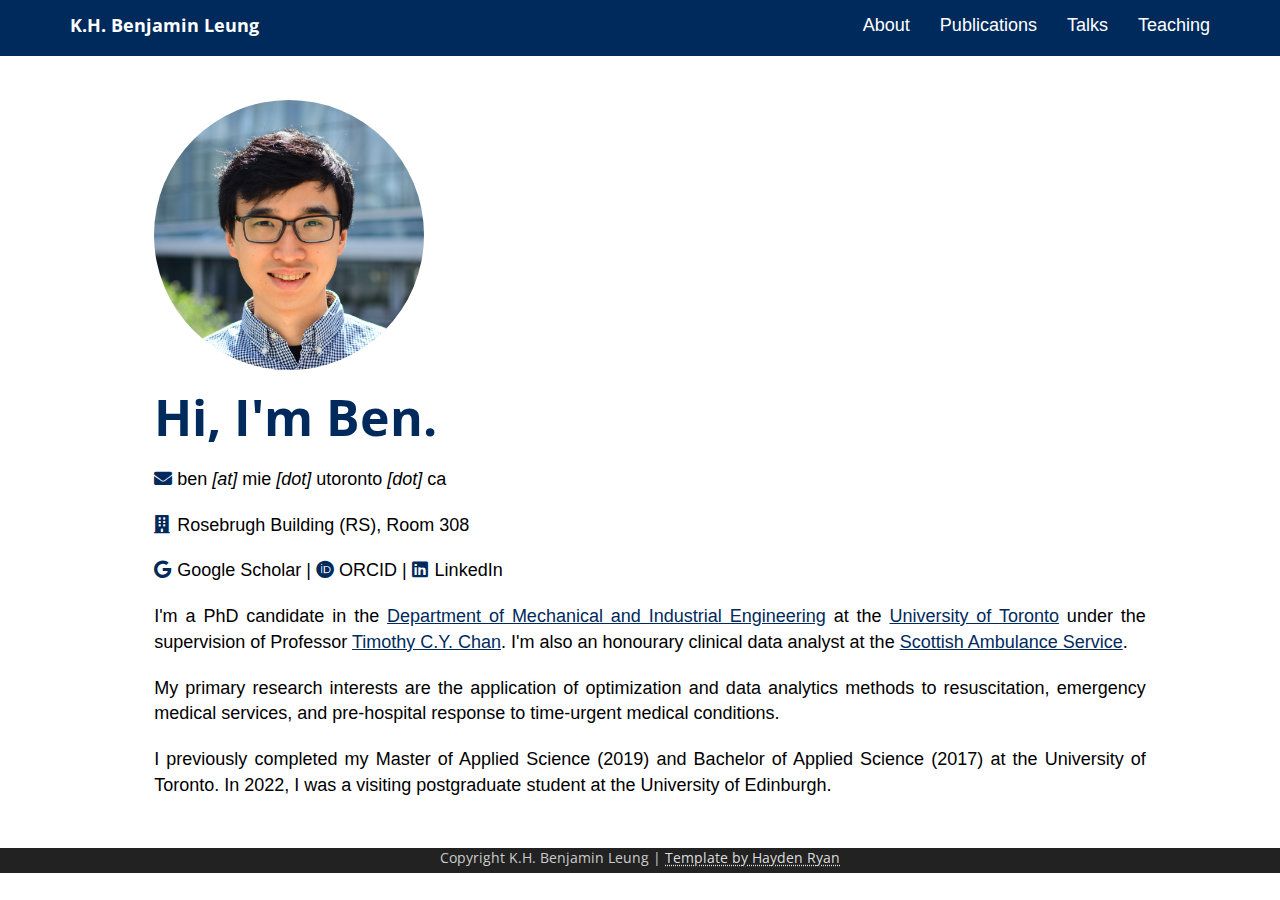
==== index.html @ f50ed003 "new photo, diane's paper doi" ====
<!DOCTYPE html>
<html lang="en">
  <head>
    <meta charset="utf-8">
    <meta http-equiv="X-UA-Compatible" content="IE=edge">
    <meta name="viewport" content="width=device-width, initial-scale=1">
    <!-- The above 3 meta tags *must* come first in the head; any other head content must come *after* these tags -->
    <title>K.H. Benjamin Leung</title>
<link href="./images/icon.png" rel="icon"> 
<link href="https://fonts.googleapis.com/css?family=Merriweather|Open+Sans" rel="stylesheet"> 
    <!-- Bootstrap -->
    <link href="./css/bootstrap.min.css" rel="stylesheet">
    <link href="./css/onepagers-solid.css" rel="stylesheet">
    <link href="./css/colours.min.css" rel="stylesheet">
    <link rel="stylesheet" href="./font-awesome/css/all.css">

    

    <!-- HTML5 shim and Respond.js for IE8 support of HTML5 elements and media queries -->
    <!-- WARNING: Respond.js doesn't work if you view the page via file:// -->
    <!--[if lt IE 9]>
      <script src="https://oss.maxcdn.com/html5shiv/3.7.3/html5shiv.min.js"></script>
      <script src="https://oss.maxcdn.com/respond/1.4.2/respond.min.js"></script>
    <![endif]-->
  </head>
  <body data-spy="scroll" data-target="#about">
 

<!-- MAIN CONTAINER -->

<!-- Fixed navbar -->
    <nav class="navbar navbar-default navbar-fixed-top" id="about">
      <div class="container">
        <div class="navbar-header">
          <a class="navbar-brand" href="index.html"><b> K.H. Benjamin Leung </b></a>
          <button type="button" class="navbar-toggle" data-toggle="collapse" data-target="#navbar" aria-expanded="true" aria-controls="navbar">
            <span class="sr-only">Navigation</span>
            <span class="icon-bar"></span>
            <span class="icon-bar"></span>
            <span class="icon-bar"></span>
          </button>
        </div>
        <div id="navbar" class="navbar-collapse collapse" aria-expanded="false">
          <ul class="nav navbar-nav">
          
          </ul>
          <ul class="nav navbar-nav navbar-right">
          <li><a href="index.html"> About </a></li>
          <li><a href="pubs.html"> Publications </a></li>
          <li><a href="talks.html"> Talks </a></li>
          <li><a href="teach.html"> Teaching </a></li>
          </ul>
        </div><!--/.nav-collapse -->
      </div>
    </nav>

<div class="container-fluid">
<!-- START SECTION 1 -->
<div class="row">
<div class="col-md-12 leadsection purple-bliss3" id="about">

<div class="col-md-1">
</div>
<div class="col-md-10">
<!-- START SECTION 1 CONTENT -->
<img src="./images/profile3-news.jpg" alt='Photo of myself' width='270' length='270' style="border-radius: 50%; float:left; margin-left:20px; margin-bottom:20px">
<!--image dimension for profile 2: 241 x 294-->
<div style="clear:left">
<h1>Hi, I'm Ben.</h1>

<p><i class="fas fa-envelope" style="color: #002a5c;width:18px;height:18px;"></i> ben <i>[at]</i> mie <i>[dot]</i> utoronto <i>[dot]</i> ca</p>

<p><i class="fas fa-building" style="color: #002a5c;width:18px;height:18px;"></i> Rosebrugh Building (RS), Room 308</p>

<p><a href="https://scholar.google.com/citations?user=hqn2lA4AAAAJ" style="text-decoration: none; color:black"><i class="fab fa-google" style="color: #002a5c;width:18px;height:18px;"></i> Google Scholar</a> | <a href="https://orcid.org/0000-0001-9972-3433" style="text-decoration: none; color:black"><i class="fab fa-orcid" style="color: #002a5c;width:18px;height:18px;"></i> ORCID</a> | <a href="https://www.linkedin.com/in/khbl" style="text-decoration: none; color:black"><i class="fab fa-linkedin" style="color: #002a5c;width:18px;height:18px;"></i> LinkedIn</a></p>

<p>I'm a PhD candidate in the <a href="https://mie.utoronto.ca">Department of Mechanical and Industrial Engineering</a> at the <a href="https://www.utoronto.ca">University of Toronto</a> under the supervision of Professor <a href="https://chan.mie.utoronto.ca">Timothy C.Y. Chan</a>. I'm also an honourary clinical data analyst at the <a href="https://www.scottishambulance.com/">Scottish Ambulance Service</a>.</p> 
  
<p>My primary research interests are the application of optimization and data analytics methods to resuscitation, emergency medical services, and pre-hospital response to time-urgent medical conditions.</p>

<p>I previously completed my Master of Applied Science (2019) and Bachelor of Applied Science (2017) at the University of Toronto. In 2022, I was a visiting postgraduate student at the University of Edinburgh.</p>
</div>
<!-- END SECTION 1 CONTENT -->
</div>
<div class="col-md-1">
</div>


</div><!--/md-12 -->
</div><!--/row-->
<!-- END SECTION 1 -->


<!-- FOOTER -->
<div class="row">
<div class="col-md-12 footer">
Copyright K.H. Benjamin Leung | <a href="https://haydenryan.github.io/OnePagers-solid/">Template by Hayden Ryan</a>
</div>
</div>

</div><!--/container final closing tag-->

    <!-- jQuery (necessary for Bootstrap's JavaScript plugins) -->
    <script src="https://ajax.googleapis.com/ajax/libs/jquery/1.12.4/jquery.min.js"></script>
    <!-- Include all compiled plugins (below), or include individual files as needed -->
    <script src="./js/bootstrap.min.js"></script>
    <script>

    $(function () {
  $(document).scroll(function () {
    var $nav = $(".navbar-fixed-top");
    $nav.toggleClass('scrolled', $(this).scrollTop() > -1);
  });
});

    $('body').scrollspy({ target: '#topnav' })

</script>

  </body>
</html>
---- css/onepagers-solid.css ----
/*  OnePagers Solid Colour Website Template
    Copyright (C) 2017  Hayden Ryan

    This program is free software: you can redistribute it and/or modify
    it under the terms of the GNU General Public License as published by
    the Free Software Foundation, either version 3 of the License, or
    (at your option) any later version.

    This program is distributed in the hope that it will be useful,
    but WITHOUT ANY WARRANTY; without even the implied warranty of
    MERCHANTABILITY or FITNESS FOR A PARTICULAR PURPOSE.  See the
    GNU General Public License for more details.

    You should have received a copy of the GNU General Public License
    along with this program.  If not, see <http://www.gnu.org/licenses/>.
*/

/*
TABLE OF CONTENTS
-----------------
S1.  BODY STYLES
S2.  NAVBAR
S3.  HEADINGS
S4.  PARAGRAPHS
S5.  SECTIONS
S6.  FORMS
S7.  BUTTONS
S8.  ICONS & SQUARES
S9.  MISC
S10. FOOTER
S11. DEMO STYLES

*/

/*
---------------
S1. BODY STYLES
---------------
*/

body {
  font-family: 'Open Sans', sans-serif;
  position: relative;
  -webkit-font-smoothing: antialiased;
  -moz-osx-font-smoothing: grayscale;
  text-rendering: optimizeLegibility;
}

body a {
  color: #002a5c;
}

body a:hover {
  color:#002a5c;
}

/*
-----------
S2. NAVBAR
-----------
*/

.navbar-default {
  /*
  background-color: rgba(34, 34, 34, 1.00) !important;
  */
  background-color: #002a5c;

  color: #ffffff !important;
  border-color: transparent;
}

.navbar-default li a {
  color: #ffffff !important;
}

.navbar-default .navbar-nav > .active{
  background-color: transparent;
  /*border-bottom: 1px solid;*/
  font-weight: bold;
  text-decoration: underline;
  text-decoration-thickness: 1.5px;
 }
.navbar-default .navbar-nav > .active > a, 
.navbar-default .navbar-nav > .active > a:hover, 
.navbar-default .navbar-nav > .active > a:focus {
  background-color: transparent;
}


.navbar-default .navbar-nav > .open > a, 
.navbar-default .navbar-nav > .open > a:hover, 
.navbar-default .navbar-nav > .open > a:focus {
  background-color: transparent;
}

.navbar-default li a:hover {
  /*
  border-bottom: 1px solid; */
  text-decoration: underline;
  text-decoration-thickness: 1.5px;
}

.navbar-default .navbar-nav .open .dropdown-menu>li>a, .navbar-default .navbar-nav .open .dropdown-menu {
  background-color: transparent;
  color:#ffffff;
}

.navbar-brand {
  color: #ffffff !important;
  font-weight: bold;
}

/*
.navbar-fixed-top.scrolled {
  background-color: rgba(34, 34, 34, 1.00) !important;
  transition: background-color 1000ms linear;
}
*/

.icon-bar {
  background-color: #ffffff !important;
}

.navbar-toggle:hover,
.navbar-toggle:focus {
  background-color: transparent !important;
}


/*
-------------
S3. HEADINGS
-------------
*/
h1 {
  text-align: left;
  padding-left: 20px;
  padding-bottom: 10px;
  font-weight: bold;
  font-size: 50px;
  
  color: #002a5c;
}

h2 {
  font-weight: bold;
  text-align: left;
  padding-left: 20px;
  font-size: 35px;
  
  color: #002a5c;
}

h3 {
  font-weight: bold;
  text-align: left;
  padding-left: 20px;
  font-size: 25px;
  color: #002a5c;
}

@media (max-width: 768px) { 
/* Make headings slightly smaller on mobile */
h1 {
  font-size: 50px;
  color: #002a5c;
}

h2 {
  font-size: 35px;
  color: #002a5c;
}

h3 {
  font-size: 25px;
  color: #002a5c;
}

image {
  display: block;
  float:none;
  margin-left: auto;
  margin-right: auto;

} 

}

/*
--------------
S4. PARAGRAPHS
--------------
*/

p {
  margin-bottom: 20px;
  margin-top: 12px;
  font-size: 18px;
  padding-left: 20px;
  text-align: justify;
  font-family: 'Segoe UI', sans-serif;
  color: black;
}

.lead {
  margin-bottom: 12px;
  margin-top: 12px;
  font-size: 25px;
}

ul {
  margin-bottom: 20px;
  margin-top: 12px;
  font-size: 18px;
  font-family: 'Segoe UI', sans-serif;
}

ol {
  margin-bottom: 20px;
  margin-top: 12px;
  font-size: 18px;
  font-family: 'Segoe UI', sans-serif;
}

li {
  padding-bottom: 5px;
  text-align: justify;
  color: black;
}


/*
-------------
S5. SECTIONS
-------------
*/

.innershadow {
  -webkit-box-shadow: inset 0px 0px 14px 0px rgba(0,0,0,0.75);
  -moz-box-shadow: inset 0px 0px 14px 0px rgba(0,0,0,0.75);
  box-shadow: inset 0px 0px 14px 0px rgba(0,0,0,0.75);
}

.section {
  color: #ffffff;
  padding-top: 30px;
  padding-bottom: 30px;
  min-height:0vh;
  background-attachment: fixed !important;
  text-align: center;
}

.section:hover {
  color: #ffffff;
}

.leadsection {
  color: #ffffff;
  padding-top: 100px;
  padding-bottom: 30px;
  min-height:0vh;
  background-attachment: fixed !important;
  text-align: center;
}

.leadsection:hover {
  color: #ffffff;
}

.leadsection a, .section a {
  text-decoration: underline;
}

/*
----------
S6. FORMS
----------
*/

input {
  color: #ffffff !important;
  background-color: transparent !important;
  border-color: #ffffff !important;
  border-width: 2px !important;
  border-radius: 25px !important;
}

input::placeholder {
  color: #cccccc !important;
}

label {
  font-size: 20px;
}

textarea {
  background-color: transparent !important;
  color: #ffffff !important;
  border-color: #ffffff !important;
  border-radius: 25px !important;
  border-width: 2px !important;
}

textarea::placeholder {
  color: #cccccc !important;
}

/*
------------
S7. BUTTONS
------------
*/

.bigger-btn {
  font-weight: bold;
  font-size: 20px;
  height: 55px;
  margin-top: 20px;
  margin-bottom: 20px;
  margin-left: 10px;
  margin-right: 10px;
}

.btnversion {
  font-size: 10px;
  display: block;
  margin-top: -5px;
}

.btn-trans {
  background-color: transparent;
  color: #ffffff;
  border-color: #ffffff;
  border-width: 2px;
  border-style: solid;
  border-radius: 25px !important;
  text-decoration: none !important;
}

/*
-------------------
S8. ICONS & SQUARES
-------------------
*/

.square {
  padding-top: 20px;
  padding-bottom: 20px;
}

.bigicon {
  font-size: 10em !important;
}

.contact-left {
  text-align: right;
  padding-right: 50px;
}

.contact-right {
  text-align: left;
  padding-left: 50px;
  border-left: 3px solid;

}
/*
---------
S9. MISC
---------
*/

.small {
  font-size: 13px;
}

/*
------------
S10. FOOTER
------------
*/

.footer {
  background-color:rgb(34, 34, 34);
  color: #cccccc;
  text-align: center;
  min-height: 25px;
}

.footer a {
  text-decoration: underline;
  text-decoration-style: dotted;
  color: #dddddd;
}

/*
---------------
S11. DEMO STYLES
---------------
*/

.demowell {
  text-align: center;
  min-height: 100px;
  color: #ffffff;
  border: 0px;
  padding-top: 30px;
  font-size: 20px;
  font-weight: bold;
  text-shadow: 1px 1px 2px rgba(0, 0, 0, 0.5);
}
---- css/colours.min.css ----
.nepal1{background:#de6161}.nepal2{background:#2657eb}.bora-bora1{background:#2bc0e4}.bora-bora2{background:#eaecc6}.venice-blue1{background:#085078}.venice-blue2{background:#85D8CE}.electric-violet1{background:#4776E6}.electric-violet2{background:#8E54E9}.kashmir1{background:#614385}.kashmir2{background:#516395}.mirage1{background:#16222A}.mirage2{background:#3A6073}.juicy-orange1{background:#FF8008}.juicy-orange2{background:#FFC837}.mojito1{background:#1D976C}.mojito2{background:#93F9B9}.cherry1{background:#EB3349}.cherry2{background:#F45C43}.pinky1{background:#DD5E89}.pinky2{background:#F7BB97}.sea-weed1{background:#4CB8C4}.sea-weed2{background:#3CD3AD}.purple-paradise1{background:#1D2B64}.purple-paradise2{background:#F8CDDA}.sunrise1{background:#FF512F}.sunrise2{background:#F09819}.aqua-marine1{background:#1A2980}.aqua-marine2{background:#26D0CE}.aubergine1{background:#AA076B}.aubergine2{background:#61045F}.bloody-mary1{background:#FF512F}.bloody-mary2{background:#DD2476}.mango-pulp1{background:#F09819}.mango-pulp2{background:#EDDE5D}.rose-water1{background:#E55D87}.rose-water2{background:#5FC3E4}.lemon-twist1{background:#3CA55C}.lemon-twist2{background:#B5AC49}.emerald-water1{background:#348F50}.emerald-water2{background:#56B4D3}.intuitive-purple1{background:#DA22FF}.intuitive-purple2{background:#9733EE}.green-beach1{background:#02AAB0}.green-beach2{background:#00CDAC}.harmonic-energy1{background:#16A085}.harmonic-energy2{background:#F4D03F}.nimvelo1{background:#314755}.nimvelo2{background:#26a0da}.sea-blue1{background:#2b5876}.sea-blue2{background:#4e4376}.celestial1{background:#C33764}.celestial2{background:#1D2671}.learning-and-leading1{background:#F7971E}.learning-and-leading2{background:#FFD200}.pacific-dream1{background:#34e89e}.pacific-dream2{background:#0f3443}.venice1{background:#6190E8}.venice2{background:#A7BFE8}.orca1{background:#44A08D}.orca2{background:#093637}.love-and-liberty1{background:#200122}.love-and-liberty2{background:#6f0000}.very-blue1{background:#0575E6}.very-blue2{background:#021B79}.can-you-feel-the-love-tonight1{background:#4568DC}.can-you-feel-the-love-tonight2{background:#B06AB3}.the-blue-lagoon1{background:#43C6AC}.the-blue-lagoon2{background:#191654}.under-the-lake1{background:#093028}.under-the-lake2{background:#237A57}.honey-dew1{background:#43C6AC}.honey-dew2{background:#F8FFAE}.easymed1{background:#DCE35B}.easymed2{background:#45B649}.vice-city1{background:#3494E6}.vice-city2{background:#EC6EAD}.mild1{background:#67B26F}.mild2{background:#4ca2cd}.dawn1{background:#F3904F}.dawn2{background:#3B4371}.ibiza-sunset1{background:#ee0979}.ibiza-sunset2{background:#ff6a00}.eighties-purple1{background:#41295a}.eighties-purple2{background:#2F0743}.brady-brady-fun-fun1{background:#00c3ff}.brady-brady-fun-fun-2{background:#ffff1c}.cosmic-fusion1{background:#ff00cc}.cosmic-fusion2{background:#333399}.love-couple1{background:#3a6186}.love-couple2{background:#89253e}.sherbert1{background:#f79d00}.sherbert2{background:#64f38c}.lush1{background:#56ab2f}.lush2{background:#a8e063}.frost1{background:#000428}.frost2{background:#004e92}.mauve1{background:#42275a}.mauve2{background:#734b6d}.deep-sea-space1{background:#2C3E50}.deep-sea-space2{background:#4CA1AF}.grapefruit-sunset1{background:#e96443}.grapefruit-sunset2{background:#904e95}.solid-vault1{background:#3a7bd5}.solid-vault2{background:#3a6073}.sweet-morning1{background:#FF5F6D}.sweet-morning2{background:#FFC371}.transfile1{background:#16BFFD}.transfile2{background:#CB3066}.deep-space1{background:#000000}.deep-space2{background:#434343}.suzy1{background:#834d9b}.suzy2{background:#d04ed6}.purplin1{background:#6a3093}.purplin2{background:#a044ff}.inbox1{background:#457fca}.inbox2{background:#5691c8}.blush1{background:#B24592}.blush2{background:#F15F79}.little-leaf1{background:#76b852}.little-leaf2{background:#8DC26F}.master-card1{background:#f46b45}.master-card2{background:#eea849}.passion1{background:#e53935}.passion2{background:#e35d5b}.timber1{background:#fc00ff}.timber2{background:#00dbde}.turquoise-flow1{background:#136a8a}.turquoise-flow2{background:#267871}.endless-river1{background:#43cea2}.endless-river2{background:#185a9d}.purple-bliss1{background:#360033}.purple-bliss2{background:#0b8793}.crazy-orange1{background:#D38312}.crazy-orange2{background:#A83279}.amethyst1{background:#9D50BB}.amethyst2{background:#6E48AA}.dance-to-forget1{background:#FF4E50}.dance-to-forget2{background:#F9D423}.reef1{background:#00d2ff}.reef2{background:#3a7bd5}.aqualicious1{background:#50C9C3}.aqualicious2{background:#96DEDA}.blurry-beach1{background:#d53369}.blurry-beach2{background:#cbad6d}.namn1{background:#a73737}.namn2{background:#7a2828}.day-tripper1{background:#f857a6}.day-tripper2{background:#ff5858}.army1{background:#414d0b}.army2{background:#727a17}
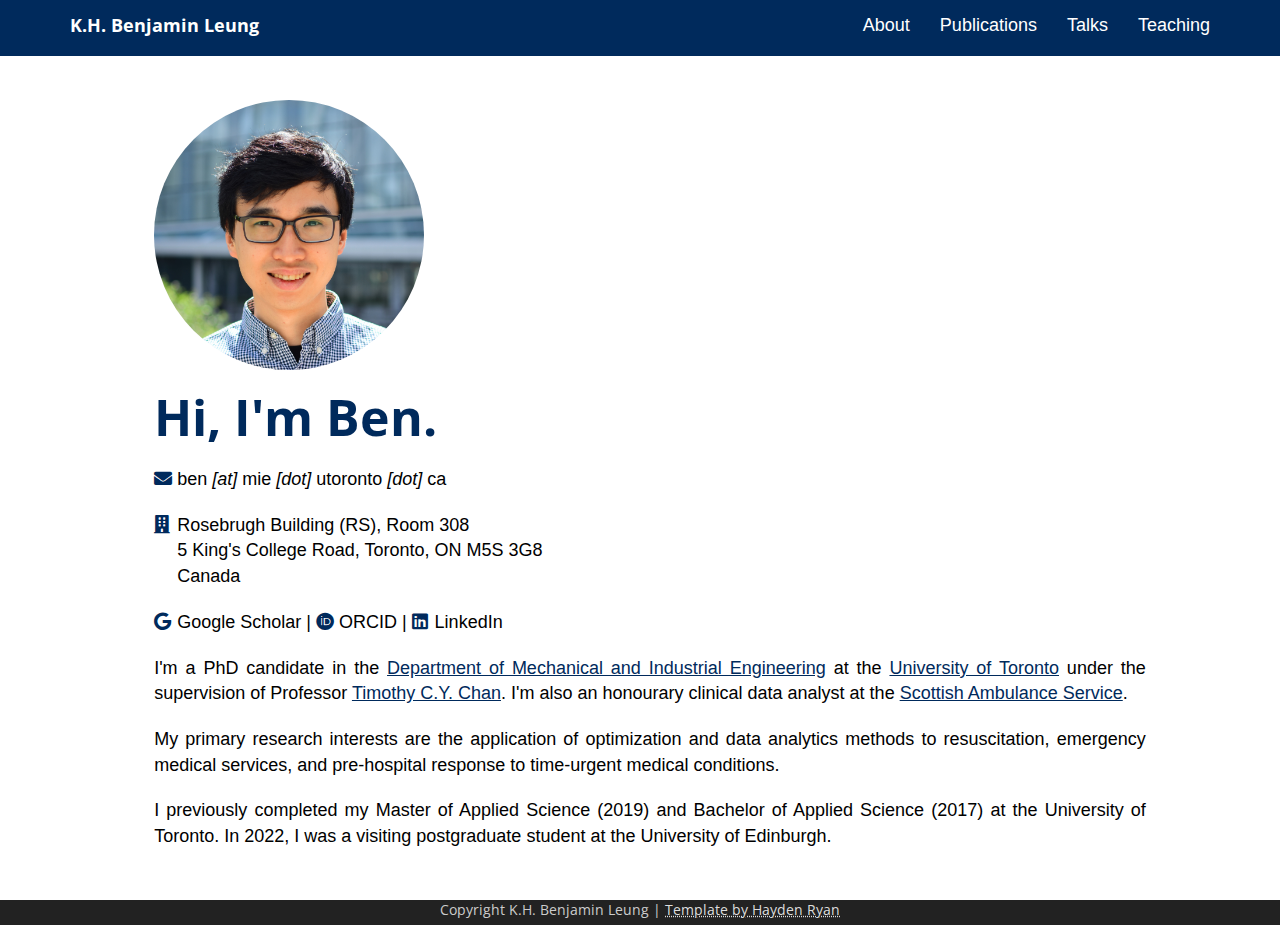
==== commit d3f054f3: "MDM paper" ====
--- a/index.html
+++ b/index.html
@@ -70,7 +70,11 @@
 
 <p><i class="fas fa-envelope" style="color: #002a5c;width:18px;height:18px;"></i> ben <i>[at]</i> mie <i>[dot]</i> utoronto <i>[dot]</i> ca</p>
 
-<p><i class="fas fa-building" style="color: #002a5c;width:18px;height:18px;"></i> Rosebrugh Building (RS), Room 308</p>
+<p><i class="fas fa-building" style="color: #002a5c;width:18px;height:18px;"></i> Rosebrugh Building (RS), Room 308 
+<br />
+<i class="fas blank" style="width:18px"></i> 5 King's College Road, Toronto, ON M5S 3G8 
+<br />
+<i class="fas blank" style="width:18px;"></i> Canada</p>
 
 <p><a href="https://scholar.google.com/citations?user=hqn2lA4AAAAJ" style="text-decoration: none; color:black"><i class="fab fa-google" style="color: #002a5c;width:18px;height:18px;"></i> Google Scholar</a> | <a href="https://orcid.org/0000-0001-9972-3433" style="text-decoration: none; color:black"><i class="fab fa-orcid" style="color: #002a5c;width:18px;height:18px;"></i> ORCID</a> | <a href="https://www.linkedin.com/in/khbl" style="text-decoration: none; color:black"><i class="fab fa-linkedin" style="color: #002a5c;width:18px;height:18px;"></i> LinkedIn</a></p>
 
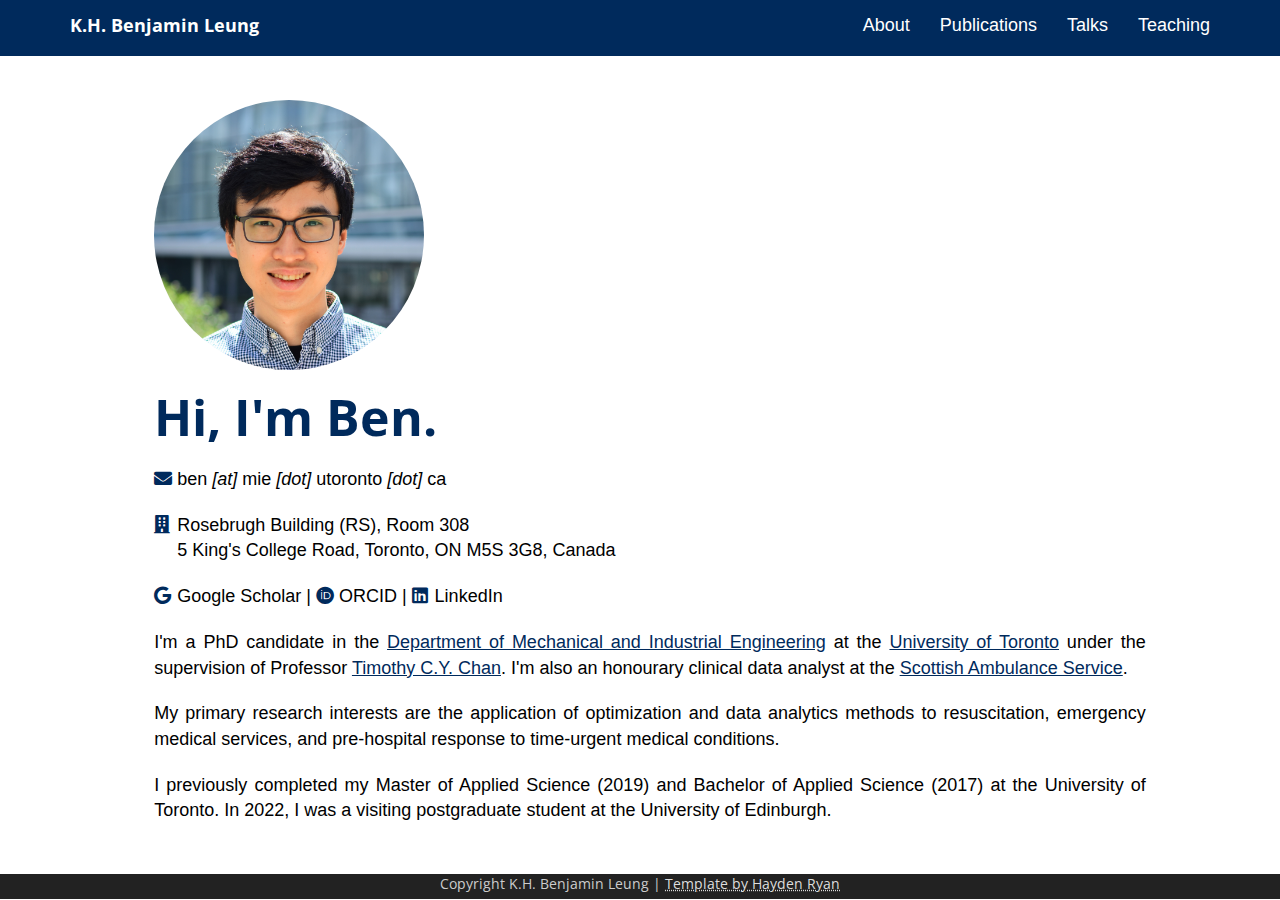
==== commit 87a0a443: "add miers talk" ====
--- a/index.html
+++ b/index.html
@@ -72,9 +72,7 @@
 
 <p><i class="fas fa-building" style="color: #002a5c;width:18px;height:18px;"></i> Rosebrugh Building (RS), Room 308 
 <br />
-<i class="fas blank" style="width:18px"></i> 5 King's College Road, Toronto, ON M5S 3G8 
-<br />
-<i class="fas blank" style="width:18px;"></i> Canada</p>
+<i class="fas blank" style="width:18px"></i> 5 King's College Road, Toronto, ON M5S 3G8, Canada</p>
 
 <p><a href="https://scholar.google.com/citations?user=hqn2lA4AAAAJ" style="text-decoration: none; color:black"><i class="fab fa-google" style="color: #002a5c;width:18px;height:18px;"></i> Google Scholar</a> | <a href="https://orcid.org/0000-0001-9972-3433" style="text-decoration: none; color:black"><i class="fab fa-orcid" style="color: #002a5c;width:18px;height:18px;"></i> ORCID</a> | <a href="https://www.linkedin.com/in/khbl" style="text-decoration: none; color:black"><i class="fab fa-linkedin" style="color: #002a5c;width:18px;height:18px;"></i> LinkedIn</a></p>
 
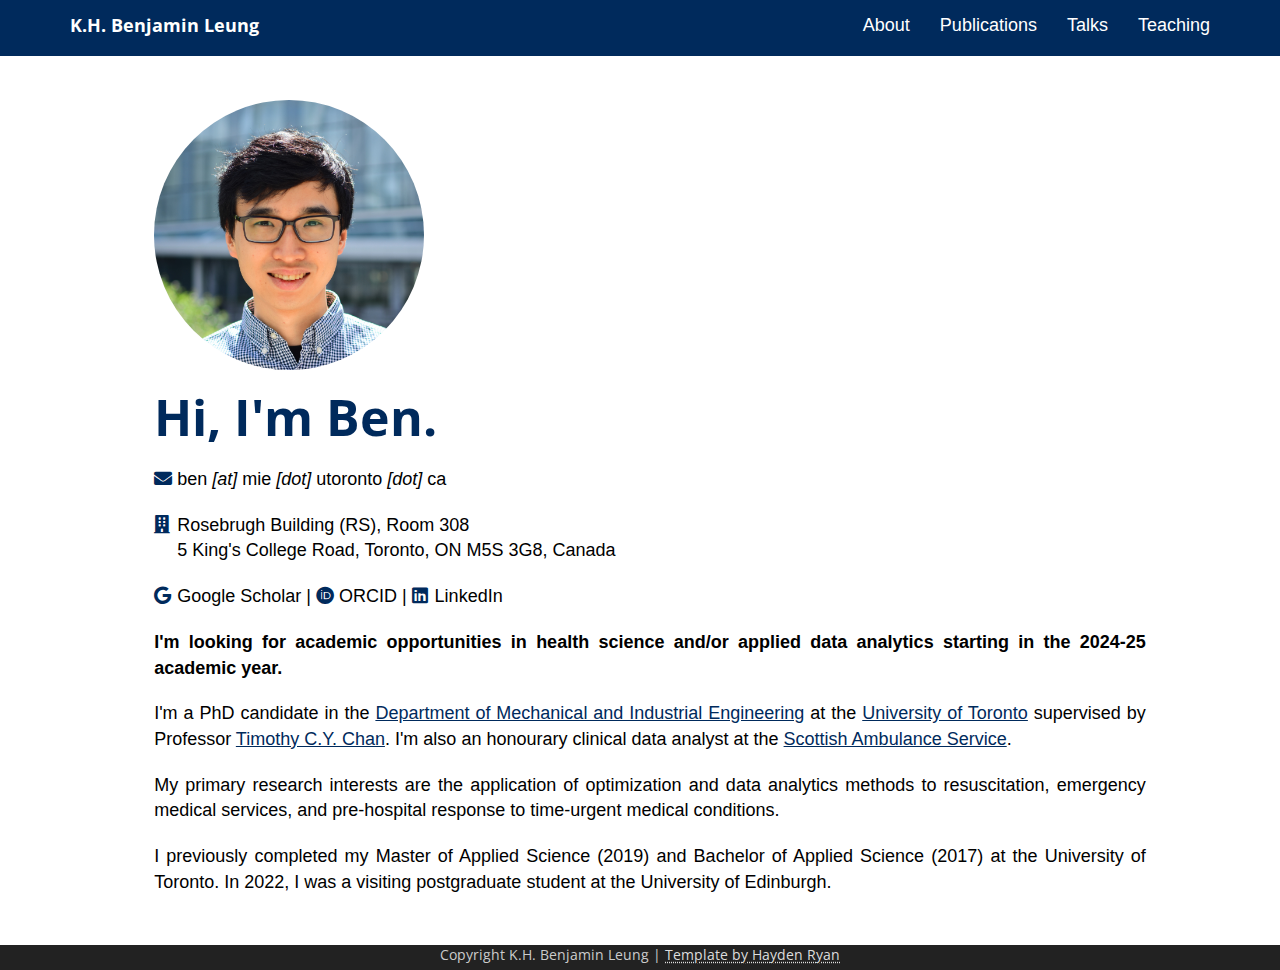
==== commit 79002d59: "add AHA, add spacing" ====
--- a/index.html
+++ b/index.html
@@ -76,7 +76,9 @@
 
 <p><a href="https://scholar.google.com/citations?user=hqn2lA4AAAAJ" style="text-decoration: none; color:black"><i class="fab fa-google" style="color: #002a5c;width:18px;height:18px;"></i> Google Scholar</a> | <a href="https://orcid.org/0000-0001-9972-3433" style="text-decoration: none; color:black"><i class="fab fa-orcid" style="color: #002a5c;width:18px;height:18px;"></i> ORCID</a> | <a href="https://www.linkedin.com/in/khbl" style="text-decoration: none; color:black"><i class="fab fa-linkedin" style="color: #002a5c;width:18px;height:18px;"></i> LinkedIn</a></p>
 
-<p>I'm a PhD candidate in the <a href="https://mie.utoronto.ca">Department of Mechanical and Industrial Engineering</a> at the <a href="https://www.utoronto.ca">University of Toronto</a> under the supervision of Professor <a href="https://chan.mie.utoronto.ca">Timothy C.Y. Chan</a>. I'm also an honourary clinical data analyst at the <a href="https://www.scottishambulance.com/">Scottish Ambulance Service</a>.</p> 
+<p><b>I'm looking for academic opportunities in health science and/or applied data analytics starting in the 2024-25 academic year.</b></p>
+
+<p>I'm a PhD candidate in the <a href="https://mie.utoronto.ca">Department of Mechanical and Industrial Engineering</a> at the <a href="https://www.utoronto.ca">University of Toronto</a> supervised by Professor <a href="https://chan.mie.utoronto.ca">Timothy C.Y. Chan</a>. I'm also an honourary clinical data analyst at the <a href="https://www.scottishambulance.com/">Scottish Ambulance Service</a>.</p> 
   
 <p>My primary research interests are the application of optimization and data analytics methods to resuscitation, emergency medical services, and pre-hospital response to time-urgent medical conditions.</p>
 
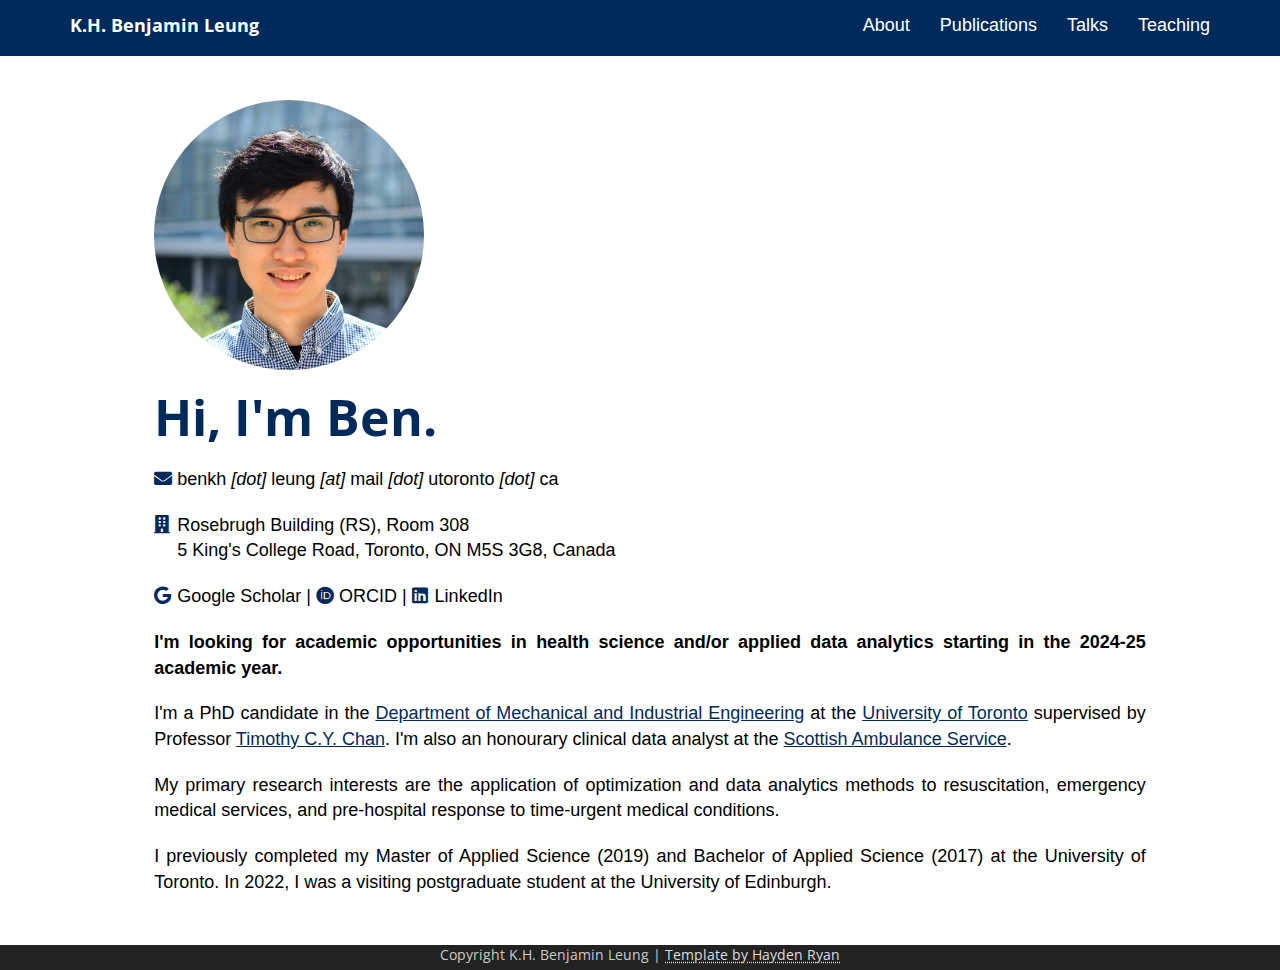
==== commit a4be276f: "email change" ====
--- a/index.html
+++ b/index.html
@@ -68,7 +68,7 @@
 <div style="clear:left">
 <h1>Hi, I'm Ben.</h1>
 
-<p><i class="fas fa-envelope" style="color: #002a5c;width:18px;height:18px;"></i> ben <i>[at]</i> mie <i>[dot]</i> utoronto <i>[dot]</i> ca</p>
+<p><i class="fas fa-envelope" style="color: #002a5c;width:18px;height:18px;"></i> benkh <i>[dot]</i> leung <i>[at]</i> mail <i>[dot]</i> utoronto <i>[dot]</i> ca</p>
 
 <p><i class="fas fa-building" style="color: #002a5c;width:18px;height:18px;"></i> Rosebrugh Building (RS), Room 308 
 <br />
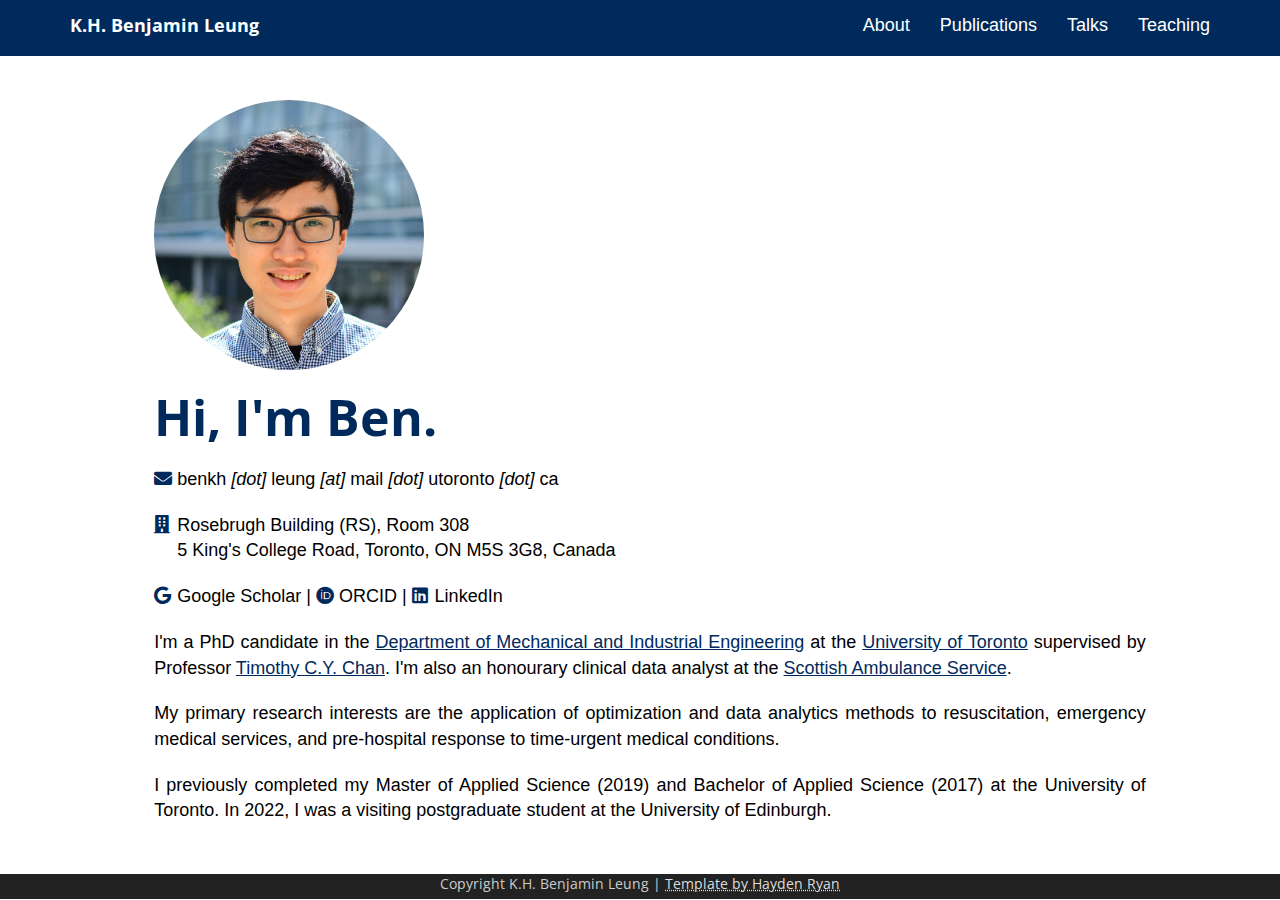
==== commit 8406273d: "Update index.html" ====
--- a/index.html
+++ b/index.html
@@ -76,8 +76,6 @@
 
 <p><a href="https://scholar.google.com/citations?user=hqn2lA4AAAAJ" style="text-decoration: none; color:black"><i class="fab fa-google" style="color: #002a5c;width:18px;height:18px;"></i> Google Scholar</a> | <a href="https://orcid.org/0000-0001-9972-3433" style="text-decoration: none; color:black"><i class="fab fa-orcid" style="color: #002a5c;width:18px;height:18px;"></i> ORCID</a> | <a href="https://www.linkedin.com/in/khbl" style="text-decoration: none; color:black"><i class="fab fa-linkedin" style="color: #002a5c;width:18px;height:18px;"></i> LinkedIn</a></p>
 
-<p><b>I'm looking for academic opportunities in health science and/or applied data analytics starting in the 2024-25 academic year.</b></p>
-
 <p>I'm a PhD candidate in the <a href="https://mie.utoronto.ca">Department of Mechanical and Industrial Engineering</a> at the <a href="https://www.utoronto.ca">University of Toronto</a> supervised by Professor <a href="https://chan.mie.utoronto.ca">Timothy C.Y. Chan</a>. I'm also an honourary clinical data analyst at the <a href="https://www.scottishambulance.com/">Scottish Ambulance Service</a>.</p> 
   
 <p>My primary research interests are the application of optimization and data analytics methods to resuscitation, emergency medical services, and pre-hospital response to time-urgent medical conditions.</p>
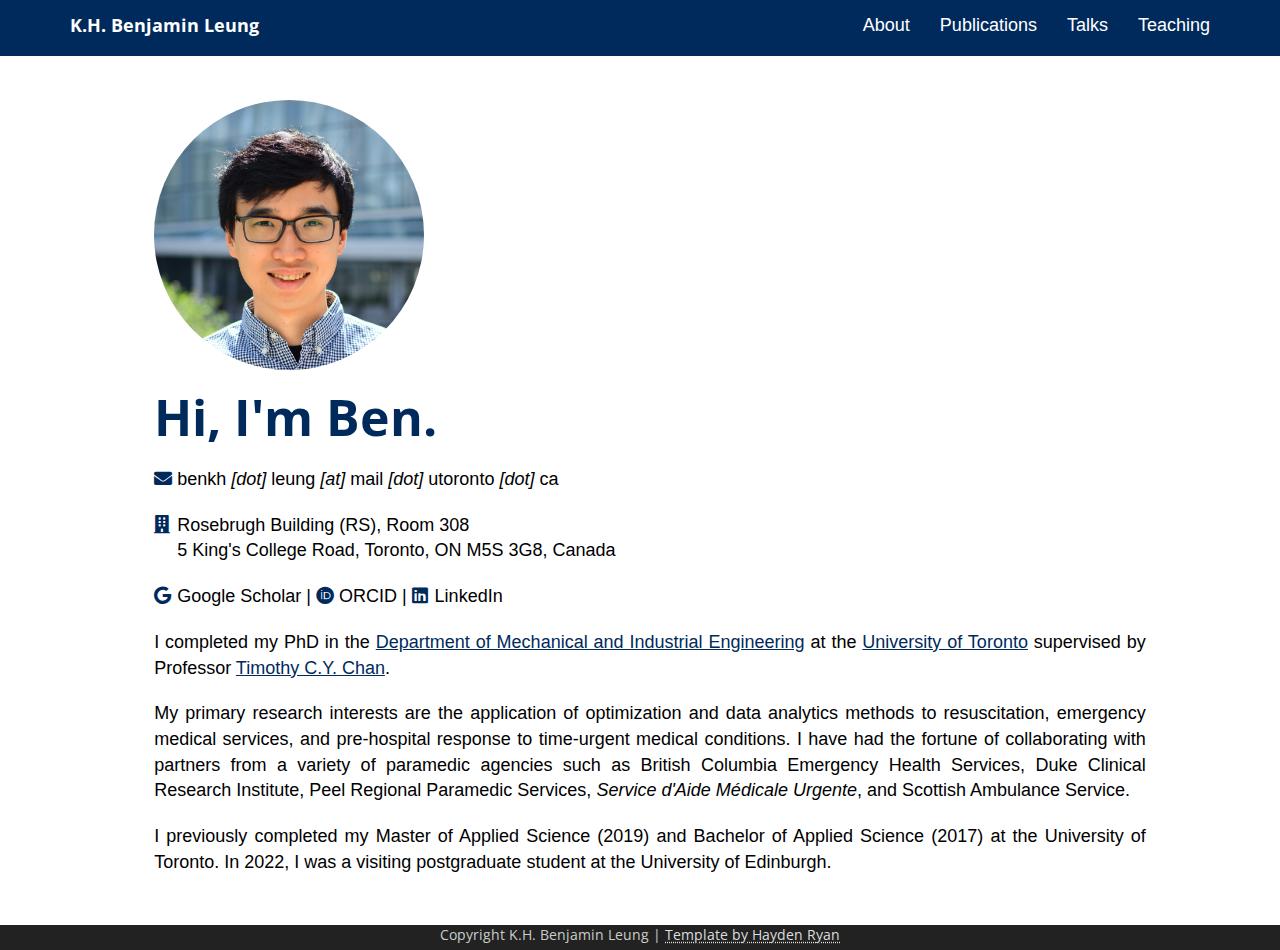
==== commit 67ba2691: "completed PhD!" ====
--- a/index.html
+++ b/index.html
@@ -76,9 +76,9 @@
 
 <p><a href="https://scholar.google.com/citations?user=hqn2lA4AAAAJ" style="text-decoration: none; color:black"><i class="fab fa-google" style="color: #002a5c;width:18px;height:18px;"></i> Google Scholar</a> | <a href="https://orcid.org/0000-0001-9972-3433" style="text-decoration: none; color:black"><i class="fab fa-orcid" style="color: #002a5c;width:18px;height:18px;"></i> ORCID</a> | <a href="https://www.linkedin.com/in/khbl" style="text-decoration: none; color:black"><i class="fab fa-linkedin" style="color: #002a5c;width:18px;height:18px;"></i> LinkedIn</a></p>
 
-<p>I'm a PhD candidate in the <a href="https://mie.utoronto.ca">Department of Mechanical and Industrial Engineering</a> at the <a href="https://www.utoronto.ca">University of Toronto</a> supervised by Professor <a href="https://chan.mie.utoronto.ca">Timothy C.Y. Chan</a>. I'm also an honourary clinical data analyst at the <a href="https://www.scottishambulance.com/">Scottish Ambulance Service</a>.</p> 
+<p>I completed my PhD in the <a href="https://mie.utoronto.ca">Department of Mechanical and Industrial Engineering</a> at the <a href="https://www.utoronto.ca">University of Toronto</a> supervised by Professor <a href="https://chan.mie.utoronto.ca">Timothy C.Y. Chan</a>.</p> 
   
-<p>My primary research interests are the application of optimization and data analytics methods to resuscitation, emergency medical services, and pre-hospital response to time-urgent medical conditions.</p>
+<p>My primary research interests are the application of optimization and data analytics methods to resuscitation, emergency medical services, and pre-hospital response to time-urgent medical conditions. I have had the fortune of collaborating with partners from a variety of paramedic agencies such as British Columbia Emergency Health Services, Duke Clinical Research Institute, Peel Regional Paramedic Services, <i>Service d'Aide Médicale Urgente</i>, and Scottish Ambulance Service.</p>
 
 <p>I previously completed my Master of Applied Science (2019) and Bachelor of Applied Science (2017) at the University of Toronto. In 2022, I was a visiting postgraduate student at the University of Edinburgh.</p>
 </div>
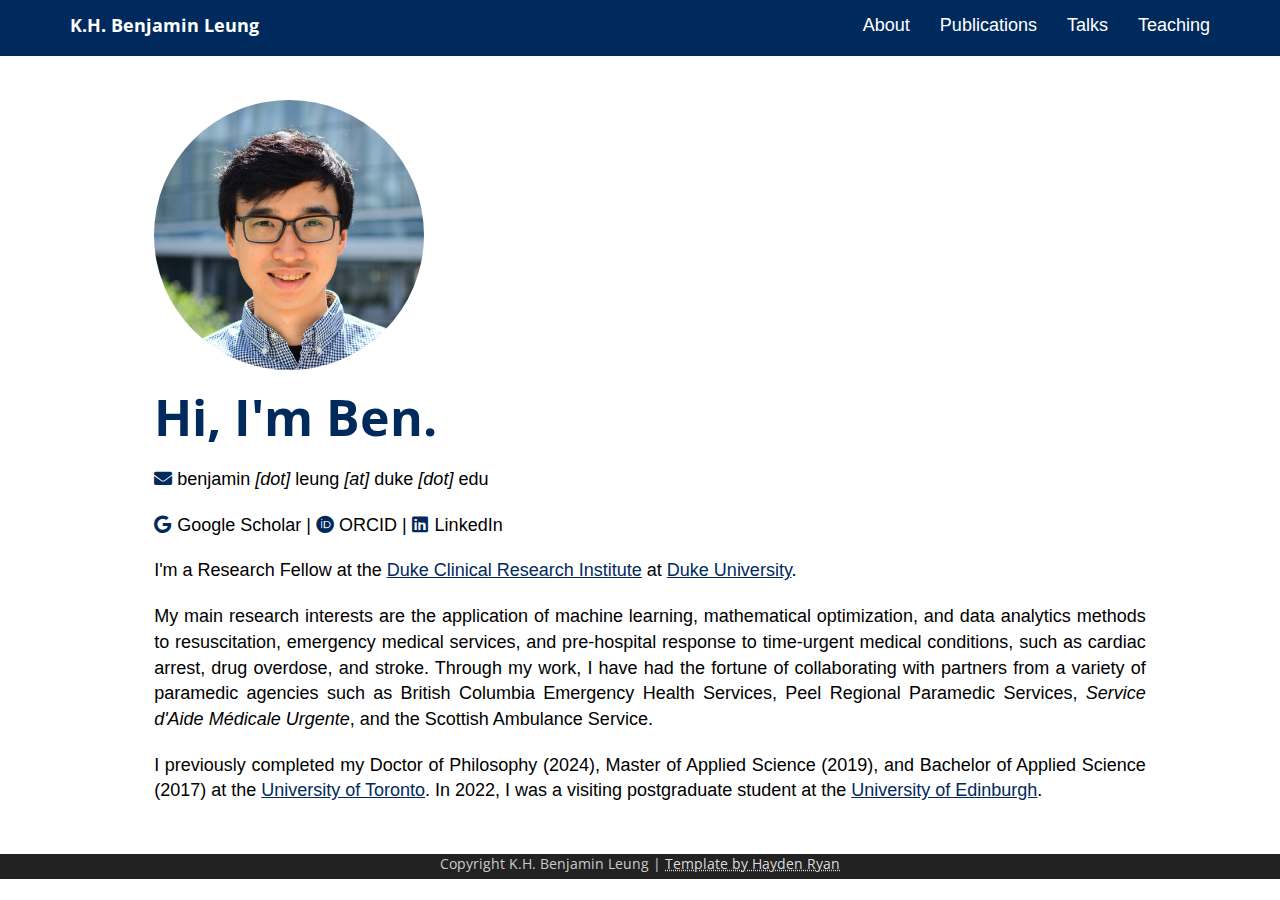
==== commit 033352af: "now working at Duke!" ====
--- a/index.html
+++ b/index.html
@@ -6,7 +6,7 @@
     <meta name="viewport" content="width=device-width, initial-scale=1">
     <!-- The above 3 meta tags *must* come first in the head; any other head content must come *after* these tags -->
     <title>K.H. Benjamin Leung</title>
-<link href="./images/icon.png" rel="icon"> 
+<!--<link href="./images/icon.png" rel="icon"> -->
 <link href="https://fonts.googleapis.com/css?family=Merriweather|Open+Sans" rel="stylesheet"> 
     <!-- Bootstrap -->
     <link href="./css/bootstrap.min.css" rel="stylesheet">
@@ -68,19 +68,15 @@
 <div style="clear:left">
 <h1>Hi, I'm Ben.</h1>
 
-<p><i class="fas fa-envelope" style="color: #002a5c;width:18px;height:18px;"></i> benkh <i>[dot]</i> leung <i>[at]</i> mail <i>[dot]</i> utoronto <i>[dot]</i> ca</p>
-
-<p><i class="fas fa-building" style="color: #002a5c;width:18px;height:18px;"></i> Rosebrugh Building (RS), Room 308 
-<br />
-<i class="fas blank" style="width:18px"></i> 5 King's College Road, Toronto, ON M5S 3G8, Canada</p>
+<p><i class="fas fa-envelope" style="color: #002a5c;width:18px;height:18px;"></i> benjamin <i>[dot]</i> leung <i>[at]</i> duke <i>[dot]</i> edu </p>
 
 <p><a href="https://scholar.google.com/citations?user=hqn2lA4AAAAJ" style="text-decoration: none; color:black"><i class="fab fa-google" style="color: #002a5c;width:18px;height:18px;"></i> Google Scholar</a> | <a href="https://orcid.org/0000-0001-9972-3433" style="text-decoration: none; color:black"><i class="fab fa-orcid" style="color: #002a5c;width:18px;height:18px;"></i> ORCID</a> | <a href="https://www.linkedin.com/in/khbl" style="text-decoration: none; color:black"><i class="fab fa-linkedin" style="color: #002a5c;width:18px;height:18px;"></i> LinkedIn</a></p>
 
-<p>I completed my PhD in the <a href="https://mie.utoronto.ca">Department of Mechanical and Industrial Engineering</a> at the <a href="https://www.utoronto.ca">University of Toronto</a> supervised by Professor <a href="https://chan.mie.utoronto.ca">Timothy C.Y. Chan</a>.</p> 
+<p>I'm a Research Fellow at the <a href="https://dcri.org">Duke Clinical Research Institute</a> at <a href="https://www.duke.edu">Duke University</a>.</p>
   
-<p>My primary research interests are the application of optimization and data analytics methods to resuscitation, emergency medical services, and pre-hospital response to time-urgent medical conditions. I have had the fortune of collaborating with partners from a variety of paramedic agencies such as British Columbia Emergency Health Services, Duke Clinical Research Institute, Peel Regional Paramedic Services, <i>Service d'Aide Médicale Urgente</i>, and Scottish Ambulance Service.</p>
+<p>My main research interests are the application of machine learning, mathematical optimization, and data analytics methods to resuscitation, emergency medical services, and pre-hospital response to time-urgent medical conditions, such as cardiac arrest, drug overdose, and stroke. Through my work, I have had the fortune of collaborating with partners from a variety of paramedic agencies such as British Columbia Emergency Health Services, Peel Regional Paramedic Services, <i>Service d'Aide Médicale Urgente</i>, and the Scottish Ambulance Service.</p>
 
-<p>I previously completed my Master of Applied Science (2019) and Bachelor of Applied Science (2017) at the University of Toronto. In 2022, I was a visiting postgraduate student at the University of Edinburgh.</p>
+<p>I previously completed my Doctor of Philosophy (2024), Master of Applied Science (2019), and Bachelor of Applied Science (2017) at the <a href="https://www.utoronto.ca">University of Toronto</a>. In 2022, I was a visiting postgraduate student at the <a href="https://www.ed.ac.uk">University of Edinburgh</a>.</p>
 </div>
 <!-- END SECTION 1 CONTENT -->
 </div>
